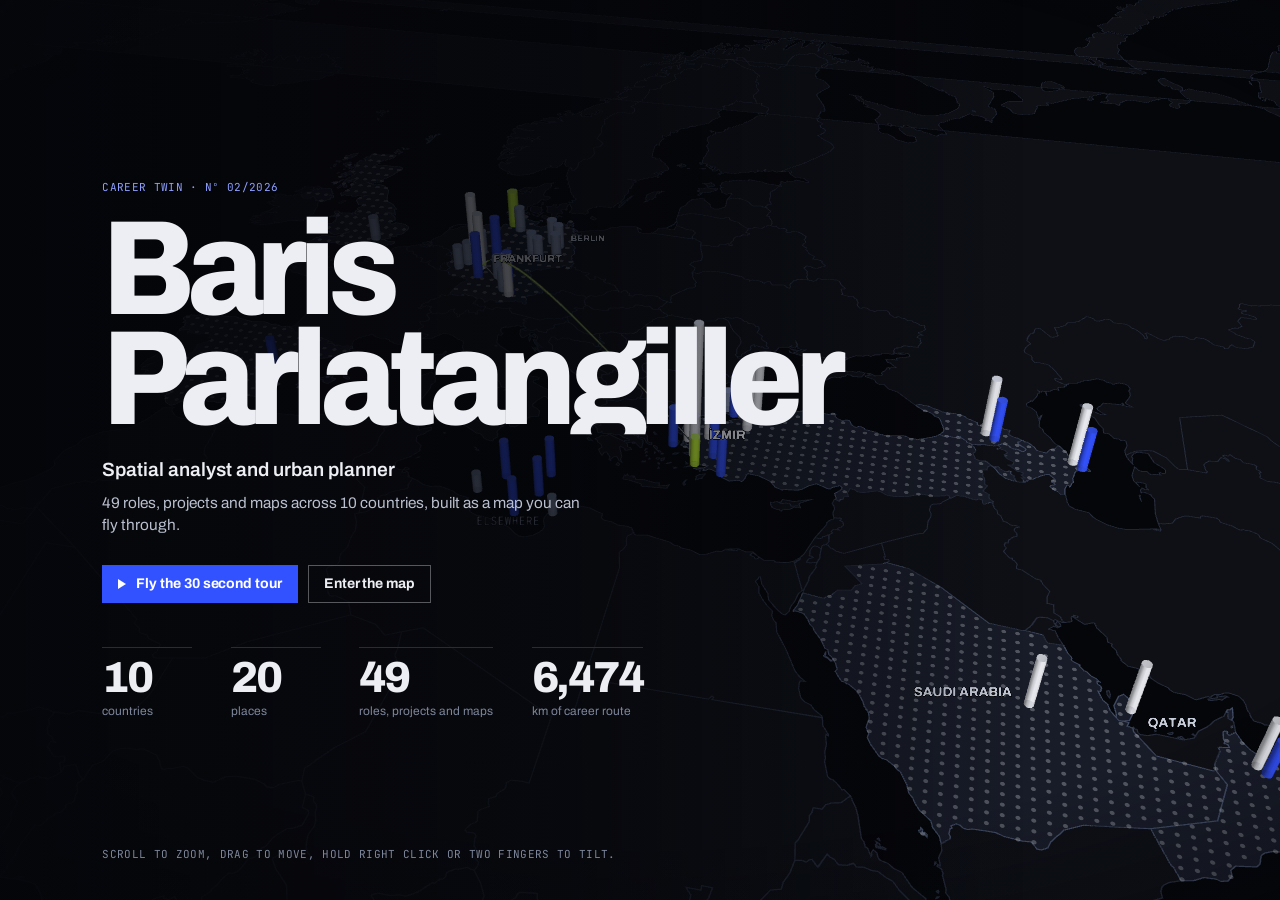
==== v2/index.html @ b44cb376 "v2 Career Twin: 3D map of the whole career, semantic zoom to a 1 m Frankfurt heat model, lenses, tou" ====
<!DOCTYPE html>
<html lang="en">
<head>
  <meta charset="utf-8">
  <meta name="viewport" content="width=device-width, initial-scale=1, viewport-fit=cover">
  <title>Baris Parlatangiller · Career Twin</title>
  <meta name="description" content="Spatial analyst and urban planner. A 3D map of every role, project and map across ten countries, down to a one metre heat model of Frankfurt.">
  <meta property="og:title" content="Baris Parlatangiller · Career Twin">
  <meta property="og:description" content="Fly through ten countries of work, down to a 1 m heat model of Frankfurt's Altstadt.">
  <meta property="og:image" content="https://barisparlatangiller.github.io/Baris-Parlatangiller-CV-Portfolio/v2/og.jpg">
  <meta name="twitter:card" content="summary_large_image">
  <meta name="theme-color" content="#05060A">
  <link rel="icon" href="../assets/favicon.svg" type="image/svg+xml">
  <link rel="preload" href="../assets/fonts/archivo-latin-wdth-normal.woff2" as="font" type="font/woff2" crossorigin>
  <link rel="stylesheet" href="../assets/css/fonts.css">
  <link rel="stylesheet" href="css/v2.css">
</head>
<body>
  <div id="map" aria-label="3D map of the work"></div>
  <div class="vignette" aria-hidden="true"></div>

  <!-- intro -->
  <section class="intro" id="intro">
    <p class="mono k">Career Twin · Nº 02/2026</p>
    <h1><span>Baris</span><span>Parlatangiller</span></h1>
    <p class="intro-role" data-i18n="v2.role"></p>
    <p class="intro-text" id="introText"></p>
    <div class="intro-ctas">
      <button class="b b-klein" id="introTour"><i class="play"></i><span data-i18n="v2.tour"></span></button>
      <button class="b b-line" id="introEnter" data-i18n="v2.enter"></button>
    </div>
    <dl class="intro-stats" id="introStats"></dl>
    <p class="mono intro-hint" data-i18n="v2.hint"></p>
  </section>

  <!-- HUD -->
  <header class="hud-top">
    <a class="mark" href="./"><b>BP</b><span><span class="mark-name">Baris Parlatangiller</span><span class="mark-role" data-i18n="v2.role"></span></span></a>
    <nav class="crumbs mono" id="crumbs" aria-label="Location"></nav>
    <div class="top-right">
      <button class="kbd" id="cmdOpen" aria-label="Search"><span data-i18n="v2.search"></span><kbd>⌘K</kbd></button>
      <div class="seg" role="group" aria-label="Language"><button data-lang="en">EN</button><button data-lang="de">DE</button><button data-lang="tr">TR</button></div>
      <a class="toplink" href="../cv.html" data-keep-lang data-i18n="v2.cv"></a>
      <a class="toplink dim" href="../" data-keep-lang data-i18n="v2.classic"></a>
    </div>
  </header>

  <aside class="hud-left">
    <p class="mono lbl" data-i18n="v2.lens"></p>
    <div class="lenses" id="lenses">
      <button data-lens="map" aria-pressed="true"><kbd>1</kbd><span data-i18n="v2.lens.map"></span></button>
      <button data-lens="time"><kbd>2</kbd><span data-i18n="v2.lens.time"></span></button>
      <button data-lens="skill"><kbd>3</kbd><span data-i18n="v2.lens.skill"></span></button>
    </div>
    <p class="mono lbl" data-i18n="v2.scale"></p>
    <ol class="ladder" id="ladder">
      <li><button data-level="world"><i></i><span data-i18n="v2.l.world"></span></button></li>
      <li><button data-level="region"><i></i><span data-i18n="v2.l.region"></span></button></li>
      <li><button data-level="city"><i></i><span data-i18n="v2.l.city"></span></button></li>
      <li><button data-level="square"><i></i><span data-i18n="v2.l.square"></span></button></li>
    </ol>
  </aside>

  <footer class="hud-bottom">
    <div class="legend" id="legend"></div>
    <button class="b b-klein tourbtn" id="tourBtn"><i class="play"></i><span data-i18n="v2.tour"></span></button>
    <div class="readout mono"><span id="coords">50.1109° N · 8.6821° E</span><span id="ratio">1 : 25 000 000</span></div>
  </footer>

  <!-- heat level controls -->
  <div class="heat-hud" id="heatHud" hidden>
    <p class="mono" data-i18n="v2.heat.day"></p>
    <h3 data-i18n="v2.heat.title"></h3>
    <div class="hour"><span class="mono" data-i18n="v2.heat.hour"></span><input type="range" id="hour" min="8" max="19" value="15" step="1"><output id="hourOut">15:00</output></div>
    <div class="ramp"><i></i><span class="mono"><b id="rampLo">10</b><span data-i18n="v2.heat.legend"></span><b id="rampHi">75</b></span></div>
    <p class="note" data-i18n="v2.heat.note"></p>
  </div>
  <div class="loader mono" id="loader" hidden><i></i><span data-i18n="v2.heat.loading"></span></div>

  <!-- detail panel -->
  <aside class="panel" id="panel" aria-live="polite"><button class="x" id="panelX" aria-label="Close">×</button><div id="panelBody"></div></aside>

  <!-- hover chip -->
  <div class="chip" id="chip" role="status"></div>

  <!-- tour caption -->
  <div class="tourcap" id="tourCap" hidden>
    <div class="tourbar"><i id="tourBar"></i></div>
    <p class="mono" id="tourStep"></p>
    <p class="tourtext" id="tourText"></p>
    <div class="tourctl"><button class="b b-paper" id="tourNext" data-i18n="v2.tour.next"></button><button class="b b-line" id="tourSkip" data-i18n="v2.tour.skip"></button></div>
  </div>
  <div class="endcard" id="endCard" hidden>
    <h2 data-i18n="v2.end.title"></h2>
    <p data-i18n="v2.end.text"></p>
    <div class="intro-ctas">
      <a class="b b-klein" id="endCv" href="../cv.html" data-keep-lang data-i18n="v2.cv"></a>
      <a class="b b-line" id="endPdf" download>PDF</a>
      <button class="b b-line" id="endExplore" data-i18n="v2.end.explore"></button>
    </div>
  </div>

  <!-- command palette -->
  <div class="cmdk" id="cmdk" hidden>
    <div class="cmdk-box" role="dialog" aria-label="Search">
      <input id="cmdInput" data-i18n-ph="v2.search" autocomplete="off" spellcheck="false">
      <ul id="cmdList" role="listbox"></ul>
    </div>
  </div>

  <!-- board viewer (shared with the classic version) -->
  <dialog class="viewer" id="viewer" aria-label="Project board">
    <div class="vw-stage" id="vwStage"><img id="vwImg" alt="" draggable="false"><p class="vw-cap" id="vwCap" aria-live="polite"></p></div>
    <aside class="vw-side">
      <p class="mono" id="vwMeta"></p>
      <h3 id="vwTitle"></h3>
      <p id="vwText"></p>
      <div class="vw-tour"><p class="mono" data-i18n="vw.tour"></p><ol id="vwStops"></ol><button class="b b-paper" id="vwStep"></button></div>
      <div class="vw-ctl">
        <button class="b b-klein" id="vwPrev" aria-label="Previous">←</button>
        <button class="b b-klein" id="vwNext" aria-label="Next">→</button>
        <button class="b b-line" id="vwFit" data-i18n="vw.fit"></button>
        <button class="b b-line" id="vwClose" data-i18n="vw.close"></button>
      </div>
      <p class="mono vw-hint" data-i18n="vw.hint"></p>
      <div class="vw-scale mono"><i></i><span id="vwZoom">100%</span></div>
    </aside>
  </dialog>

  <div class="nogl" id="nogl" hidden><p data-i18n="v2.nogl"></p><a class="b b-klein" href="../" data-keep-lang data-i18n="v2.classic"></a></div>

  <script>window.ASSET_BASE = "../";</script>
  <script src="../data/ui.js"></script>
  <script src="js/strings.js"></script>
  <script src="../data/content.js"></script>
  <script src="../data/tours.js"></script>
  <script src="../data/places.js"></script>
  <script src="../assets/js/i18n.js"></script>
  <script src="../assets/js/sun.js"></script>
  <script src="js/vendor/deck.min.js"></script>
  <script src="../assets/js/viewer.js"></script>
  <script src="js/app.js"></script>
</body>
</html>
---- assets/css/fonts.css ----
/* Self-hosted fonts (SIL Open Font License, see assets/fonts). No requests to third parties. */
@font-face { font-family: "Archivo"; font-style: normal; font-display: swap; font-weight: 100 900; font-stretch: 62% 125%;
  src: url(../fonts/archivo-latin-wdth-normal.woff2) format("woff2-variations"), url(../fonts/archivo-latin-wdth-normal.woff2) format("woff2");
  unicode-range: U+0000-00FF,U+0131,U+0152-0153,U+02BB-02BC,U+02C6,U+02DA,U+02DC,U+0304,U+0308,U+0329,U+2000-206F,U+20AC,U+2122,U+2191,U+2193,U+2212,U+2215,U+FEFF,U+FFFD; }
@font-face { font-family: "Archivo"; font-style: normal; font-display: swap; font-weight: 100 900; font-stretch: 62% 125%;
  src: url(../fonts/archivo-latin-ext-wdth-normal.woff2) format("woff2-variations"), url(../fonts/archivo-latin-ext-wdth-normal.woff2) format("woff2");
  unicode-range: U+0100-02BA,U+02BD-02C5,U+02C7-02CC,U+02CE-02D7,U+02DD-02FF,U+0304,U+0308,U+0329,U+1D00-1DBF,U+1E00-1E9F,U+1EF2-1EFF,U+2020,U+20A0-20AB,U+20AD-20C0,U+2113,U+2C60-2C7F,U+A720-A7FF; }
@font-face { font-family: "JetBrains Mono"; font-style: normal; font-display: swap; font-weight: 400; src: url(../fonts/jetbrains-mono-latin-400-normal.woff2) format("woff2"); unicode-range: U+0000-00FF,U+0131,U+0152-0153,U+02BB-02BC,U+02C6,U+02DA,U+02DC,U+2000-206F,U+20AC,U+2122,U+2191,U+2193,U+2212,U+2215,U+FEFF,U+FFFD; }
@font-face { font-family: "JetBrains Mono"; font-style: normal; font-display: swap; font-weight: 400; src: url(../fonts/jetbrains-mono-latin-ext-400-normal.woff2) format("woff2"); unicode-range: U+0100-02BA,U+02BD-02C5,U+02C7-02CC,U+02CE-02D7,U+02DD-02FF,U+1E00-1E9F,U+20A0-20C0,U+2C60-2C7F,U+A720-A7FF; }
@font-face { font-family: "JetBrains Mono"; font-style: normal; font-display: swap; font-weight: 500; src: url(../fonts/jetbrains-mono-latin-500-normal.woff2) format("woff2"); unicode-range: U+0000-00FF,U+0131,U+0152-0153,U+02BB-02BC,U+02C6,U+02DA,U+02DC,U+2000-206F,U+20AC,U+2122,U+2191,U+2193,U+2212,U+2215,U+FEFF,U+FFFD; }
@font-face { font-family: "JetBrains Mono"; font-style: normal; font-display: swap; font-weight: 500; src: url(../fonts/jetbrains-mono-latin-ext-500-normal.woff2) format("woff2"); unicode-range: U+0100-02BA,U+02BD-02C5,U+02C7-02CC,U+02CE-02D7,U+02DD-02FF,U+1E00-1E9F,U+20A0-20C0,U+2C60-2C7F,U+A720-A7FF; }
---- v2/css/v2.css ----
/* ==========================================================================
   Career Twin — v2. A precise night instrument, not a neon toy.
   Void black, cold ground, one light (Klein), one signal (lime) for "you are here".
   Heat colours appear only on heat data.
   ========================================================================== */
:root {
  --void: #05060A;
  --ground: #0E1016;
  --ground-2: #171B26;
  --edge: #262C3B;
  --text: #ECEEF4;
  --mute: #7E869B;
  --klein: #3352FF;
  --klein-hi: #8FA0FF;
  --lime: #CCFF33;
  --steel: #8A97B5;
  --glass: rgba(10,12,18,.72);
  --sans: "Archivo", "Helvetica Neue", Helvetica, Arial, sans-serif;
  --mono: "JetBrains Mono", ui-monospace, Menlo, monospace;
  --pad: clamp(14px, 2.2vw, 28px);
  --ease: cubic-bezier(.2,.8,.1,1);
}
* { box-sizing: border-box; }
[hidden] { display: none !important; }
html, body { margin: 0; height: 100%; overflow: hidden; background: var(--void); color: var(--text); font: 400 15px/1.45 var(--sans); -webkit-font-smoothing: antialiased; }
a { color: inherit; }
button { font: inherit; color: inherit; background: none; border: 0; padding: 0; cursor: pointer; }
:focus-visible { outline: 2px solid var(--lime); outline-offset: 2px; }
::selection { background: var(--klein); color: #fff; }
.mono { font-family: var(--mono); font-size: 11px; letter-spacing: .03em; text-transform: uppercase; }
kbd { font: 500 10px/1 var(--mono); padding: 3px 5px; border: 1px solid var(--edge); border-radius: 3px; color: var(--mute); }

#map { position: fixed; inset: 0; }
.vignette { position: fixed; inset: 0; pointer-events: none; background: radial-gradient(120% 90% at 50% 45%, transparent 55%, rgba(5,6,10,.85) 100%); z-index: 1; }

/* ---------- buttons ---------- */
.b { display: inline-flex; align-items: center; gap: 10px; padding: 12px 16px; font: 700 14px/1 var(--sans); text-decoration: none; letter-spacing: -.005em; transition: background .2s, color .2s, box-shadow .2s, transform .25s var(--ease); white-space: nowrap; }
.b:hover { transform: translateY(-1px); }
.b-klein { background: var(--klein); color: #fff; }
.b-klein:hover { background: #4762FF; }
.b-line { box-shadow: inset 0 0 0 1px rgba(236,238,244,.35); }
.b-line:hover { box-shadow: inset 0 0 0 1px var(--text); }
.b-paper { background: var(--text); color: var(--void); }
.play { width: 0; height: 0; border-left: 8px solid currentColor; border-top: 5px solid transparent; border-bottom: 5px solid transparent; }

/* ---------- intro ---------- */
.intro { position: fixed; inset: 0; z-index: 30; display: flex; flex-direction: column; justify-content: center; padding: 0 var(--pad); padding-left: clamp(20px, 8vw, 140px); background: linear-gradient(90deg, rgba(5,6,10,.92) 0%, rgba(5,6,10,.7) 45%, rgba(5,6,10,0) 80%); transition: opacity 1s var(--ease), transform 1.2s var(--ease); }
.intro.gone { opacity: 0; transform: translateX(-40px); pointer-events: none; }
.intro .k { color: var(--klein-hi); margin: 0 0 18px; }
.intro h1 { margin: 0; font-weight: 800; font-size: clamp(54px, 10.5vw, 190px); line-height: .82; letter-spacing: -.06em; font-stretch: 92%; }
.intro h1 span { display: block; animation: rise 1.2s var(--ease) both; }
.intro h1 span:nth-child(2) { animation-delay: .12s; }
@keyframes rise { from { opacity: 0; transform: translateY(40px); clip-path: inset(0 0 100% 0); } to { opacity: 1; transform: none; clip-path: inset(0); } }
.intro-role { margin: 22px 0 0; font-weight: 600; font-size: clamp(16px, 1.5vw, 20px); }
.intro-text { margin: 8px 0 0; max-width: 32em; color: #B9BFCE; font-size: clamp(15px, 1.2vw, 17px); }
.intro-ctas { display: flex; flex-wrap: wrap; gap: 10px; margin-top: 28px; }
.intro-stats { display: flex; gap: clamp(18px, 3vw, 48px); margin: 44px 0 0; }
.intro-stats div { border-top: 1px solid var(--edge); padding-top: 10px; min-width: 90px; }
.intro-stats dt { font-weight: 800; font-size: clamp(30px, 3.4vw, 54px); line-height: .9; letter-spacing: -.05em; font-variant-numeric: tabular-nums; }
.intro-stats dd { margin: 6px 0 0; color: var(--mute); font-size: 12px; }
.intro-hint { position: absolute; bottom: 26px; left: clamp(20px, 8vw, 140px); color: var(--mute); }

/* ---------- HUD ---------- */
.hud-top, .hud-left, .hud-bottom { position: fixed; z-index: 10; transition: opacity .6s var(--ease); }
body.intro-on .hud-top, body.intro-on .hud-left, body.intro-on .hud-bottom { opacity: 0; pointer-events: none; }
body.touring .hud-left, body.touring .hud-bottom .legend, body.touring .tourbtn { opacity: 0; pointer-events: none; }
.hud-top { top: 0; left: 0; right: 0; display: flex; align-items: center; gap: 18px; padding: 14px var(--pad); background: linear-gradient(180deg, rgba(5,6,10,.8), rgba(5,6,10,0)); }
.mark { display: flex; align-items: center; gap: 12px; text-decoration: none; }
.mark b { font-weight: 800; font-size: 18px; letter-spacing: -.05em; background: var(--klein); padding: 5px 6px 4px; line-height: 1; }
.mark > span { display: flex; flex-direction: column; line-height: 1.15; }
.mark-name { font-weight: 800; font-size: 14px; letter-spacing: -.02em; }
.mark-role { font-size: 11.5px; color: var(--mute); }
.crumbs { display: flex; gap: 8px; align-items: center; color: var(--mute); margin-left: 12px; flex: 1; min-width: 0; overflow: hidden; white-space: nowrap; }
.crumbs span { transition: color .3s; }
.crumbs span:last-child { color: var(--lime); }
.crumbs i { opacity: .5; font-style: normal; }
.top-right { display: flex; align-items: center; gap: 14px; }
.kbd { display: flex; align-items: center; gap: 10px; padding: 7px 8px 7px 12px; box-shadow: inset 0 0 0 1px var(--edge); background: var(--glass); backdrop-filter: blur(8px); color: var(--mute); font-size: 12.5px; }
.kbd:hover { color: var(--text); box-shadow: inset 0 0 0 1px var(--mute); }
.seg { display: flex; gap: 2px; }
.seg button { font: 500 11px/1 var(--mono); padding: 7px 7px; color: var(--mute); }
.seg button[aria-pressed="true"] { color: var(--text); box-shadow: inset 0 -2px 0 var(--lime); }
.toplink { font-weight: 700; font-size: 13.5px; text-decoration: none; padding: 6px 0; border-bottom: 1px solid var(--text); }
.toplink.dim { color: var(--mute); border-color: var(--edge); font-weight: 500; }

.hud-left { left: var(--pad); top: 50%; transform: translateY(-50%); display: flex; flex-direction: column; gap: 6px; }
.hud-left .lbl { color: var(--mute); margin: 14px 0 4px; }
.lenses { display: flex; flex-direction: column; gap: 3px; }
.lenses button { display: flex; align-items: center; gap: 10px; padding: 9px 12px 9px 9px; background: var(--glass); backdrop-filter: blur(8px); box-shadow: inset 0 0 0 1px var(--edge); font-weight: 700; font-size: 14px; min-width: 150px; transition: box-shadow .2s, background .2s; }
.lenses button[aria-pressed="true"] { box-shadow: inset 2px 0 0 var(--lime), inset 0 0 0 1px var(--edge); background: rgba(51,82,255,.22); }
.ladder { list-style: none; margin: 0; padding: 0 0 0 8px; border-left: 1px solid var(--edge); display: flex; flex-direction: column; gap: 2px; }
.ladder button { display: flex; align-items: center; gap: 10px; padding: 6px 4px; font-size: 13px; color: var(--mute); transition: color .2s; }
.ladder button i { width: 7px; height: 7px; box-shadow: inset 0 0 0 1px currentColor; margin-left: -12px; background: var(--void); }
.ladder button.on { color: var(--text); }
.ladder button.on i { background: var(--lime); box-shadow: none; }
.ladder button:hover { color: var(--text); }

.hud-bottom { left: 0; right: 0; bottom: 0; display: flex; align-items: flex-end; justify-content: space-between; gap: 16px; padding: 14px var(--pad); background: linear-gradient(0deg, rgba(5,6,10,.85), rgba(5,6,10,0)); }
.legend { display: flex; flex-wrap: wrap; gap: 4px; max-width: 46%; }
.legend button { display: inline-flex; align-items: center; gap: 8px; padding: 7px 10px; font: 500 11px/1 var(--mono); text-transform: uppercase; background: var(--glass); box-shadow: inset 0 0 0 1px var(--edge); transition: opacity .2s; }
.legend button i { width: 9px; height: 9px; }
.legend button.off { opacity: .35; }
.tourbtn { position: absolute; left: 50%; bottom: 16px; transform: translateX(-50%); box-shadow: 0 10px 40px rgba(51,82,255,.45); }
.tourbtn:hover { transform: translateX(-50%) translateY(-1px); }
.readout { display: flex; flex-direction: column; align-items: flex-end; gap: 4px; color: var(--mute); font-variant-numeric: tabular-nums; }
.readout #ratio { color: var(--text); }

/* ---------- hover chip ---------- */
.chip { position: fixed; z-index: 20; left: 0; top: 0; pointer-events: none; max-width: 300px; padding: 9px 11px; background: var(--text); color: var(--void); font-size: 13px; line-height: 1.3; opacity: 0; transition: opacity .15s; box-shadow: 0 10px 30px rgba(0,0,0,.5); }
.chip.on { opacity: 1; }
.chip b { display: block; font-weight: 800; font-size: 14.5px; letter-spacing: -.02em; }
.chip .mono { color: var(--klein); font-size: 10px; }

/* ---------- panel ---------- */
.panel { position: fixed; z-index: 15; right: var(--pad); top: 76px; bottom: 76px; width: min(380px, calc(100vw - 2 * var(--pad))); background: var(--glass); backdrop-filter: blur(14px); -webkit-backdrop-filter: blur(14px); box-shadow: inset 0 0 0 1px var(--edge); padding: 22px 22px 18px; overflow-y: auto; transform: translateX(calc(100% + 40px)); transition: transform .6s var(--ease); scrollbar-width: thin; }
.panel.on { transform: none; }
.panel .x { position: absolute; right: 12px; top: 10px; font-size: 22px; color: var(--mute); }
.panel .x:hover { color: var(--text); }
.panel .kind { display: inline-flex; gap: 8px; align-items: center; color: var(--klein-hi); }
.panel .kind i { width: 9px; height: 9px; }
.panel h2 { margin: 12px 0 6px; font-weight: 800; font-size: 30px; line-height: .95; letter-spacing: -.045em; }
.panel .where { color: var(--mute); margin: 0 0 16px; }
.panel p { color: #C9CEDB; }
.panel ul { list-style: none; padding: 0; margin: 12px 0 0; }
.panel li { border-top: 1px solid var(--edge); }
.panel li button { width: 100%; text-align: left; display: grid; grid-template-columns: 12px 1fr auto; gap: 10px; align-items: baseline; padding: 10px 0; font-size: 14px; }
.panel li button i { width: 9px; height: 9px; }
.panel li button em { font: 500 10px var(--mono); font-style: normal; color: var(--mute); }
.panel li button:hover { color: var(--lime); }
.panel .acts { display: flex; flex-wrap: wrap; gap: 8px; margin-top: 18px; }
.panel .thumb { display: block; width: 100%; aspect-ratio: 16/10; object-fit: cover; margin: 6px 0 14px; filter: saturate(.9); cursor: zoom-in; }
.panel dl { margin: 14px 0 0; }
.panel dl div { display: flex; justify-content: space-between; gap: 10px; padding: 9px 0; border-top: 1px solid var(--edge); }
.panel dt { color: var(--mute); font-size: 13px; }
.panel dd { margin: 0; font-weight: 800; font-size: 18px; letter-spacing: -.02em; font-variant-numeric: tabular-nums; }
.panel .bul { padding-left: 0; }
.panel .bul li { padding: 8px 0; font-size: 14px; color: #C9CEDB; }

/* kind colours (keep in sync with app.js) */
.k-work i, i.k-work { background: #ECEEF4; }
.k-folio i, i.k-folio { background: #3352FF; }
.k-map i, i.k-map { background: #8A97B5; }
.k-award i, i.k-award { background: #CCFF33; }

/* ---------- heat level ---------- */
.heat-hud { position: fixed; z-index: 12; left: 50%; bottom: 74px; transform: translateX(-50%); width: min(560px, calc(100vw - 2 * var(--pad))); padding: 16px 18px 14px; background: var(--glass); backdrop-filter: blur(14px); box-shadow: inset 0 0 0 1px var(--edge); animation: up .6s var(--ease); }
@keyframes up { from { opacity: 0; transform: translate(-50%, 20px); } to { opacity: 1; transform: translate(-50%, 0); } }
.heat-hud .mono { color: var(--mute); margin: 0; }
.heat-hud h3 { margin: 6px 0 12px; font-weight: 800; font-size: 22px; letter-spacing: -.035em; line-height: 1; }
.hour { display: grid; grid-template-columns: auto 1fr 56px; gap: 12px; align-items: center; }
.hour output { font-weight: 800; font-size: 20px; letter-spacing: -.03em; text-align: right; font-variant-numeric: tabular-nums; }
input[type=range] { -webkit-appearance: none; appearance: none; height: 2px; background: var(--edge); }
input[type=range]::-webkit-slider-thumb { -webkit-appearance: none; width: 16px; height: 16px; background: var(--lime); cursor: pointer; }
input[type=range]::-moz-range-thumb { width: 16px; height: 16px; background: var(--lime); border: 0; cursor: pointer; }
.ramp { margin-top: 12px; }
.ramp > i { display: block; height: 8px; background: linear-gradient(90deg, #0B1A4A, #1F3BFF, #2EC5FF, #CCFF33, #FFD23A, #FF6A2A, #E8174A); }
.ramp > span { display: flex; justify-content: space-between; margin-top: 6px; color: var(--mute); }
.ramp b { color: var(--text); font-weight: 500; }
.heat-hud .note { margin: 10px 0 0; font-size: 12px; color: var(--mute); }
.loader { position: fixed; z-index: 25; left: 50%; top: 50%; transform: translate(-50%, -50%); display: flex; gap: 12px; align-items: center; padding: 12px 16px; background: var(--glass); box-shadow: inset 0 0 0 1px var(--edge); }
.loader i { width: 12px; height: 12px; background: var(--lime); animation: blink 1s steps(2) infinite; }
@keyframes blink { 50% { opacity: .2; } }

/* ---------- tour ---------- */
.tourcap { position: fixed; z-index: 22; left: 50%; bottom: 28px; transform: translateX(-50%); width: min(640px, calc(100vw - 2 * var(--pad))); padding: 18px 20px 16px; background: var(--text); color: var(--void); box-shadow: 0 20px 60px rgba(0,0,0,.6); }
.tourbar { height: 3px; background: rgba(5,6,10,.12); margin: -18px -20px 14px; }
.tourbar i { display: block; height: 100%; background: var(--klein); width: 0; }
.tourcap .mono { color: var(--klein); margin: 0; }
.tourtext { margin: 6px 0 14px; font-weight: 700; font-size: clamp(17px, 1.6vw, 22px); line-height: 1.25; letter-spacing: -.02em; }
.tourctl { display: flex; gap: 8px; }
.tourctl .b-line { box-shadow: inset 0 0 0 1px rgba(5,6,10,.35); color: var(--void); }
.tourctl .b-paper { background: var(--void); color: var(--text); }
.endcard { position: fixed; z-index: 30; inset: 0; display: flex; flex-direction: column; justify-content: center; padding-left: clamp(20px, 8vw, 140px); padding-right: var(--pad); background: linear-gradient(90deg, rgba(5,6,10,.94), rgba(5,6,10,.55)); animation: fade .8s var(--ease); }
@keyframes fade { from { opacity: 0; } to { opacity: 1; } }
.endcard h2 { margin: 0; font-weight: 800; font-size: clamp(44px, 7vw, 120px); line-height: .88; letter-spacing: -.055em; max-width: 9em; }
.endcard p { max-width: 30em; color: #B9BFCE; font-size: 18px; margin: 20px 0 0; }

/* ---------- command palette ---------- */
.cmdk { position: fixed; z-index: 40; inset: 0; background: rgba(5,6,10,.6); backdrop-filter: blur(4px); display: flex; justify-content: center; align-items: flex-start; padding-top: 14vh; }
.cmdk-box { width: min(620px, calc(100vw - 32px)); background: #0B0D13; box-shadow: inset 0 0 0 1px var(--edge), 0 30px 80px rgba(0,0,0,.6); }
.cmdk input { width: 100%; padding: 18px 20px; font: 600 18px var(--sans); color: var(--text); background: transparent; border: 0; border-bottom: 1px solid var(--edge); outline: none; }
.cmdk ul { list-style: none; margin: 0; padding: 6px; max-height: 52vh; overflow-y: auto; }
.cmdk li button { width: 100%; display: grid; grid-template-columns: 12px 1fr auto; gap: 12px; align-items: baseline; padding: 10px 12px; text-align: left; font-size: 15px; }
.cmdk li button i { width: 9px; height: 9px; }
.cmdk li button em { font: 500 10.5px var(--mono); font-style: normal; color: var(--mute); text-transform: uppercase; }
.cmdk li button[aria-selected="true"] { background: rgba(51,82,255,.25); box-shadow: inset 2px 0 0 var(--lime); }
.cmdk .none { padding: 16px; color: var(--mute); }

/* ---------- board viewer (shared logic with v1) ---------- */
.viewer { width: 100vw; height: 100dvh; max-width: none; max-height: none; margin: 0; padding: 0; border: 0; background: var(--void); color: var(--text); display: none; grid-template-columns: 1fr 360px; }
.viewer[open] { display: grid; animation: fade .4s var(--ease); }
.viewer::backdrop { background: rgba(5,6,10,.85); }
.vw-stage { position: relative; overflow: hidden; cursor: grab; touch-action: none; background: #0A0B10; }
.vw-stage.drag { cursor: grabbing; }
.vw-stage img { position: absolute; left: 0; top: 0; transform-origin: 0 0; max-width: none; user-select: none; }
.vw-stage img.fly { transition: transform 1.1s cubic-bezier(.65,0,.2,1); }
.vw-cap { position: absolute; left: 24px; bottom: 24px; max-width: min(560px, calc(100% - 48px)); margin: 0; padding: 14px 16px; background: var(--text); color: var(--void); font-weight: 600; font-size: 17px; line-height: 1.35; opacity: 0; transform: translateY(10px); transition: opacity .4s var(--ease), transform .5s var(--ease); pointer-events: none; }
.vw-cap.on { opacity: 1; transform: none; }
.vw-cap b { color: var(--klein); margin-right: 8px; }
.vw-side { padding: 26px 24px; border-left: 1px solid var(--edge); display: flex; flex-direction: column; gap: 12px; overflow-y: auto; }
.vw-side h3 { margin: 0; font-weight: 800; font-size: 32px; line-height: .92; letter-spacing: -.045em; }
.vw-side p { margin: 0; color: #C9CEDB; }
.vw-side .mono { color: var(--klein-hi); }
.vw-tour { border-top: 1px solid var(--edge); padding-top: 12px; }
.vw-tour ol { list-style: none; margin: 10px 0 12px; padding: 0; display: grid; gap: 2px; }
.vw-tour li button { width: 100%; text-align: left; display: grid; grid-template-columns: 30px 1fr; gap: 8px; padding: 9px 8px; font-size: 13.5px; line-height: 1.35; opacity: .7; }
.vw-tour li button:hover { opacity: 1; }
.vw-tour li button[aria-current="true"] { opacity: 1; background: rgba(51,82,255,.25); box-shadow: inset 2px 0 0 var(--lime); }
.vw-tour li button span { font: 500 11px/1.6 var(--mono); }
.vw-ctl { display: flex; flex-wrap: wrap; gap: 6px; }
.vw-hint { margin-top: auto !important; color: var(--mute) !important; text-transform: none; font-size: 11.5px; }
.vw-scale { display: flex; gap: 10px; align-items: center; color: var(--mute); }
.vw-scale i { width: 60px; height: 6px; border: 2px solid var(--mute); border-top: 0; }

.nogl { position: fixed; inset: 0; z-index: 50; display: flex; flex-direction: column; gap: 16px; align-items: flex-start; justify-content: center; padding: 0 10vw; background: var(--void); font-size: 20px; }

/* ---------- small screens ---------- */
@media (max-width: 900px) {
  .crumbs, .kbd span, .toplink.dim, .mark-role { display: none; }
  .hud-left { top: auto; bottom: 74px; transform: none; flex-direction: row; align-items: flex-end; gap: 8px; }
  .hud-left .lbl, .ladder { display: none; }
  .lenses { flex-direction: row; }
  .lenses button { min-width: 0; padding: 8px 10px; font-size: 12.5px; }
  .lenses kbd { display: none; }
  .legend { display: none; }
  .tourbtn { position: static; transform: none; padding: 11px 14px; font-size: 13px; }
  .tourbtn:hover { transform: none; }
  .panel { top: auto; bottom: 0; right: 0; left: 0; width: 100%; max-height: 62vh; transform: translateY(105%); }
  .heat-hud { bottom: 130px; }
  .viewer { grid-template-columns: 1fr; grid-template-rows: 1fr auto; }
  .vw-side { border-left: 0; border-top: 1px solid var(--edge); max-height: 42dvh; }
  .vw-tour ol { display: none; }
  .intro { background: linear-gradient(0deg, rgba(5,6,10,.95) 30%, rgba(5,6,10,.5)); justify-content: flex-end; padding-bottom: 80px; }
  .intro-stats div { min-width: 0; }
}
@media (prefers-reduced-motion: reduce) { *, *::before, *::after { animation: none !important; transition: none !important; } }
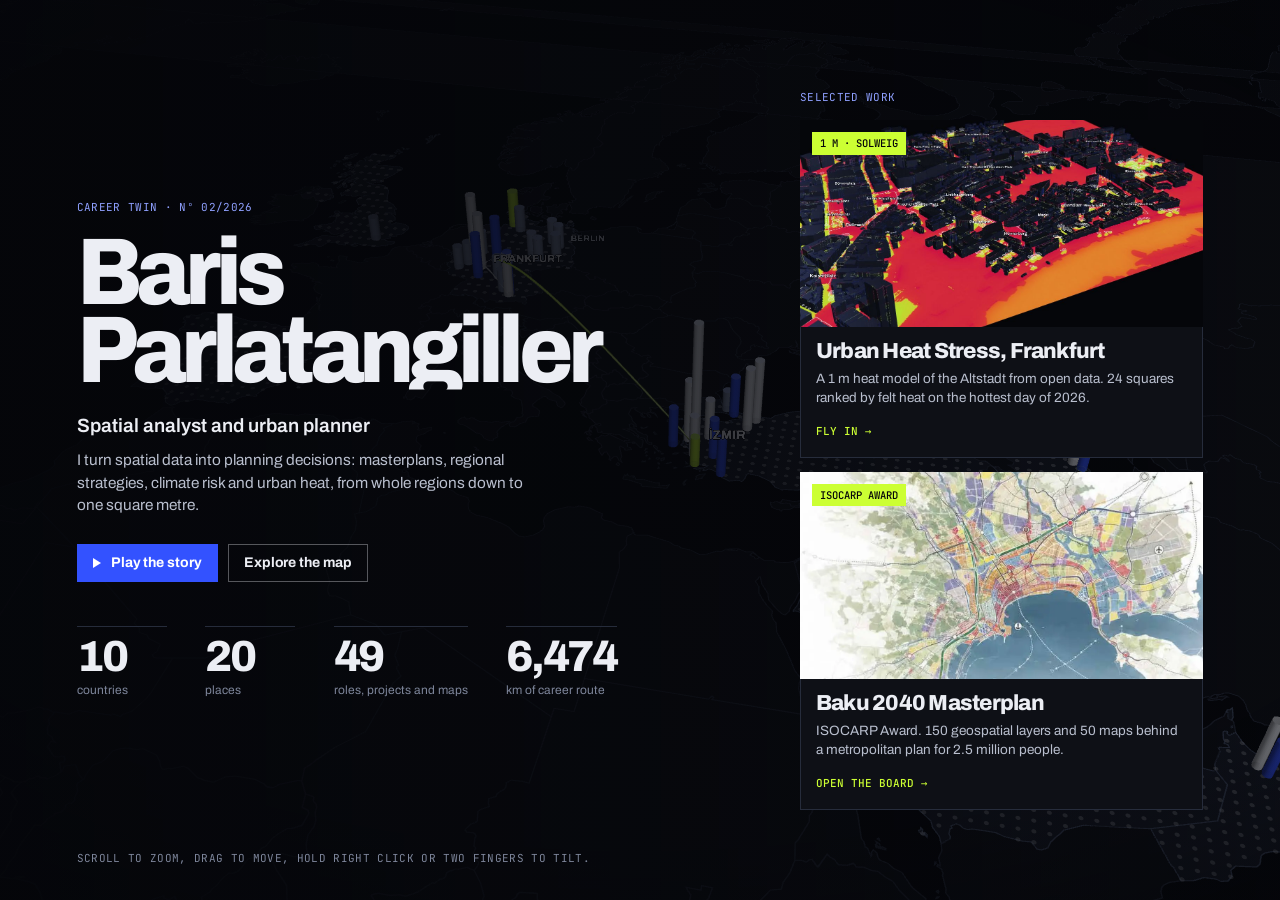
==== commit 76b05432: "v2.1: career as eight chapters on the map, progressive route and arcs, featured work, image previews" ====
--- a/v2/index.html
+++ b/v2/index.html
@@ -21,15 +21,21 @@
 
   <!-- intro -->
   <section class="intro" id="intro">
-    <p class="mono k">Career Twin · Nº 02/2026</p>
-    <h1><span>Baris</span><span>Parlatangiller</span></h1>
-    <p class="intro-role" data-i18n="v2.role"></p>
-    <p class="intro-text" id="introText"></p>
-    <div class="intro-ctas">
-      <button class="b b-klein" id="introTour"><i class="play"></i><span data-i18n="v2.tour"></span></button>
-      <button class="b b-line" id="introEnter" data-i18n="v2.enter"></button>
+    <div class="intro-l">
+      <p class="mono k">Career Twin · Nº 02/2026</p>
+      <h1><span>Baris</span><span>Parlatangiller</span></h1>
+      <p class="intro-role" data-i18n="v2.role"></p>
+      <p class="intro-text" data-i18n="v2.lede"></p>
+      <div class="intro-ctas">
+        <button class="b b-klein" id="introStory"><i class="play"></i><span data-i18n="v2.story"></span></button>
+        <button class="b b-line" id="introEnter" data-i18n="v2.explore"></button>
+      </div>
+      <dl class="intro-stats" id="introStats"></dl>
     </div>
-    <dl class="intro-stats" id="introStats"></dl>
+    <div class="intro-r">
+      <p class="mono k" data-i18n="v2.feat"></p>
+      <div class="feats" id="introFeats"></div>
+    </div>
     <p class="mono intro-hint" data-i18n="v2.hint"></p>
   </section>
 
@@ -48,8 +54,8 @@
   <aside class="hud-left">
     <p class="mono lbl" data-i18n="v2.lens"></p>
     <div class="lenses" id="lenses">
-      <button data-lens="map" aria-pressed="true"><kbd>1</kbd><span data-i18n="v2.lens.map"></span></button>
-      <button data-lens="time"><kbd>2</kbd><span data-i18n="v2.lens.time"></span></button>
+      <button data-lens="story"><kbd>1</kbd><span data-i18n="v2.lens.story"></span></button>
+      <button data-lens="map" aria-pressed="true"><kbd>2</kbd><span data-i18n="v2.lens.map"></span></button>
       <button data-lens="skill"><kbd>3</kbd><span data-i18n="v2.lens.skill"></span></button>
     </div>
     <p class="mono lbl" data-i18n="v2.scale"></p>
@@ -61,9 +67,15 @@
     </ol>
   </aside>
 
+  <!-- featured dock -->
+  <aside class="dock" id="dock"><p class="mono" data-i18n="v2.feat"></p><div id="dockFeats"></div></aside>
+
+  <!-- chapter card -->
+  <article class="chap" id="chap" hidden></article>
+
   <footer class="hud-bottom">
-    <div class="legend" id="legend"></div>
-    <button class="b b-klein tourbtn" id="tourBtn"><i class="play"></i><span data-i18n="v2.tour"></span></button>
+    <button class="playbtn" id="playBtn" aria-label="Play"><i class="play"></i></button>
+    <div class="timeline" id="timeline"></div>
     <div class="readout mono"><span id="coords">50.1109° N · 8.6821° E</span><span id="ratio">1 : 25 000 000</span></div>
   </footer>
 
@@ -83,13 +95,6 @@
   <!-- hover chip -->
   <div class="chip" id="chip" role="status"></div>
 
-  <!-- tour caption -->
-  <div class="tourcap" id="tourCap" hidden>
-    <div class="tourbar"><i id="tourBar"></i></div>
-    <p class="mono" id="tourStep"></p>
-    <p class="tourtext" id="tourText"></p>
-    <div class="tourctl"><button class="b b-paper" id="tourNext" data-i18n="v2.tour.next"></button><button class="b b-line" id="tourSkip" data-i18n="v2.tour.skip"></button></div>
-  </div>
   <div class="endcard" id="endCard" hidden>
     <h2 data-i18n="v2.end.title"></h2>
     <p data-i18n="v2.end.text"></p>
--- a/v2/css/v2.css
+++ b/v2/css/v2.css
@@ -44,21 +44,21 @@
 .play { width: 0; height: 0; border-left: 8px solid currentColor; border-top: 5px solid transparent; border-bottom: 5px solid transparent; }
 
 /* ---------- intro ---------- */
-.intro { position: fixed; inset: 0; z-index: 30; display: flex; flex-direction: column; justify-content: center; padding: 0 var(--pad); padding-left: clamp(20px, 8vw, 140px); background: linear-gradient(90deg, rgba(5,6,10,.92) 0%, rgba(5,6,10,.7) 45%, rgba(5,6,10,0) 80%); transition: opacity 1s var(--ease), transform 1.2s var(--ease); }
+.intro { position: fixed; inset: 0; z-index: 30; display: grid; grid-template-columns: minmax(0, 1.25fr) minmax(320px, .75fr); gap: clamp(24px, 4vw, 72px); align-items: center; padding: 70px clamp(20px, 6vw, 110px); background: linear-gradient(90deg, rgba(5,6,10,.94) 0%, rgba(5,6,10,.78) 55%, rgba(5,6,10,.55) 100%); transition: opacity 1s var(--ease), transform 1.2s var(--ease); }
 .intro.gone { opacity: 0; transform: translateX(-40px); pointer-events: none; }
 .intro .k { color: var(--klein-hi); margin: 0 0 18px; }
-.intro h1 { margin: 0; font-weight: 800; font-size: clamp(54px, 10.5vw, 190px); line-height: .82; letter-spacing: -.06em; font-stretch: 92%; }
+.intro h1 { margin: 0; font-weight: 800; font-size: clamp(54px, 7.4vw, 150px); line-height: .82; letter-spacing: -.06em; font-stretch: 92%; }
 .intro h1 span { display: block; animation: rise 1.2s var(--ease) both; }
 .intro h1 span:nth-child(2) { animation-delay: .12s; }
 @keyframes rise { from { opacity: 0; transform: translateY(40px); clip-path: inset(0 0 100% 0); } to { opacity: 1; transform: none; clip-path: inset(0); } }
 .intro-role { margin: 22px 0 0; font-weight: 600; font-size: clamp(16px, 1.5vw, 20px); }
-.intro-text { margin: 8px 0 0; max-width: 32em; color: #B9BFCE; font-size: clamp(15px, 1.2vw, 17px); }
+.intro-text { margin: 10px 0 0; max-width: 30em; line-height: 1.45; color: #B9BFCE; font-size: clamp(15px, 1.2vw, 17px); }
 .intro-ctas { display: flex; flex-wrap: wrap; gap: 10px; margin-top: 28px; }
 .intro-stats { display: flex; gap: clamp(18px, 3vw, 48px); margin: 44px 0 0; }
 .intro-stats div { border-top: 1px solid var(--edge); padding-top: 10px; min-width: 90px; }
 .intro-stats dt { font-weight: 800; font-size: clamp(30px, 3.4vw, 54px); line-height: .9; letter-spacing: -.05em; font-variant-numeric: tabular-nums; }
 .intro-stats dd { margin: 6px 0 0; color: var(--mute); font-size: 12px; }
-.intro-hint { position: absolute; bottom: 26px; left: clamp(20px, 8vw, 140px); color: var(--mute); }
+.intro-hint { position: absolute; bottom: 22px; left: clamp(20px, 6vw, 110px); color: var(--mute); }
 
 /* ---------- HUD ---------- */
 .hud-top, .hud-left, .hud-bottom { position: fixed; z-index: 10; transition: opacity .6s var(--ease); }
@@ -83,7 +83,8 @@
 .toplink { font-weight: 700; font-size: 13.5px; text-decoration: none; padding: 6px 0; border-bottom: 1px solid var(--text); }
 .toplink.dim { color: var(--mute); border-color: var(--edge); font-weight: 500; }
 
-.hud-left { left: var(--pad); top: 50%; transform: translateY(-50%); display: flex; flex-direction: column; gap: 6px; }
+.hud-left { left: var(--pad); top: 70px; display: flex; flex-direction: column; gap: 6px; }
+body.story .ladder, body.story .hud-left .lbl:nth-of-type(2) { display: none; }
 .hud-left .lbl { color: var(--mute); margin: 14px 0 4px; }
 .lenses { display: flex; flex-direction: column; gap: 3px; }
 .lenses button { display: flex; align-items: center; gap: 10px; padding: 9px 12px 9px 9px; background: var(--glass); backdrop-filter: blur(8px); box-shadow: inset 0 0 0 1px var(--edge); font-weight: 700; font-size: 14px; min-width: 150px; transition: box-shadow .2s, background .2s; }
@@ -143,8 +144,8 @@
 .k-award i, i.k-award { background: #CCFF33; }
 
 /* ---------- heat level ---------- */
-.heat-hud { position: fixed; z-index: 12; left: 50%; bottom: 74px; transform: translateX(-50%); width: min(560px, calc(100vw - 2 * var(--pad))); padding: 16px 18px 14px; background: var(--glass); backdrop-filter: blur(14px); box-shadow: inset 0 0 0 1px var(--edge); animation: up .6s var(--ease); }
-@keyframes up { from { opacity: 0; transform: translate(-50%, 20px); } to { opacity: 1; transform: translate(-50%, 0); } }
+.heat-hud { position: fixed; z-index: 12; right: var(--pad); bottom: 78px; width: min(480px, calc(100vw - 2 * var(--pad))); padding: 16px 18px 14px; background: var(--glass); backdrop-filter: blur(14px); box-shadow: inset 0 0 0 1px var(--edge); animation: up .6s var(--ease); }
+@keyframes up { from { opacity: 0; transform: translateY(20px); } to { opacity: 1; transform: none; } }
 .heat-hud .mono { color: var(--mute); margin: 0; }
 .heat-hud h3 { margin: 6px 0 12px; font-weight: 800; font-size: 22px; letter-spacing: -.035em; line-height: 1; }
 .hour { display: grid; grid-template-columns: auto 1fr 56px; gap: 12px; align-items: center; }
@@ -226,7 +227,9 @@
   .tourbtn { position: static; transform: none; padding: 11px 14px; font-size: 13px; }
   .tourbtn:hover { transform: none; }
   .panel { top: auto; bottom: 0; right: 0; left: 0; width: 100%; max-height: 62vh; transform: translateY(105%); }
-  .heat-hud { bottom: 130px; }
+  .heat-hud { bottom: 64px; right: 0; width: 100%; }
+  .intro-hint { display: none; }
+  body:has(.chap:not([hidden])) .heat-hud { display: none !important; }
   .viewer { grid-template-columns: 1fr; grid-template-rows: 1fr auto; }
   .vw-side { border-left: 0; border-top: 1px solid var(--edge); max-height: 42dvh; }
   .vw-tour ol { display: none; }
@@ -234,3 +237,80 @@
   .intro-stats div { min-width: 0; }
 }
 @media (prefers-reduced-motion: reduce) { *, *::before, *::after { animation: none !important; transition: none !important; } }
+
+/* ---------- featured work ---------- */
+.intro-r .k { margin-bottom: 14px; }
+.feats { display: grid; gap: 14px; }
+.feat { position: relative; display: block; width: 100%; text-align: left; background: var(--ground); box-shadow: inset 0 0 0 1px var(--edge); overflow: hidden; transition: box-shadow .25s, transform .4s var(--ease); animation: rise 1s var(--ease) both; }
+.feat:nth-child(2) { animation-delay: .15s; }
+.feat:hover { box-shadow: inset 0 0 0 1px var(--lime); transform: translateY(-3px); }
+.feat .img { position: relative; aspect-ratio: 16 / 8.2; overflow: hidden; }
+.feat img { width: 100%; height: 100%; object-fit: cover; display: block; transform: scale(1.04); transition: transform 1.4s var(--ease); }
+.feat:hover img { transform: scale(1.1); }
+.feat .badge { position: absolute; left: 12px; top: 12px; font: 500 10.5px/1 var(--mono); text-transform: uppercase; background: var(--lime); color: var(--void); padding: 6px 8px; }
+.feat .body { padding: 14px 16px 16px; }
+.feat h3 { margin: 0; font-weight: 800; font-size: clamp(20px, 1.7vw, 26px); letter-spacing: -.035em; line-height: 1; }
+.feat p { margin: 8px 0 12px; color: #B9BFCE; font-size: 13.5px; line-height: 1.4; }
+.feat .go { font: 500 11px var(--mono); text-transform: uppercase; color: var(--lime); }
+.dock { position: fixed; z-index: 11; right: var(--pad); top: 74px; width: 250px; display: flex; flex-direction: column; gap: 8px; transition: opacity .4s, transform .6s var(--ease); }
+.dock > .mono { color: var(--mute); margin: 0; }
+.dock .feat .img { aspect-ratio: 16 / 7; }
+.dock .feat .body { padding: 10px 12px 11px; }
+.dock .feat h3 { font-size: 16px; }
+.dock .feat p { display: none; }
+.dock .feat .go { display: block; margin-top: 6px; }
+body.intro-on .dock, body.panel-on .dock { opacity: 0; transform: translateX(30px); pointer-events: none; }
+
+/* ---------- chapter card ---------- */
+.chap { position: fixed; z-index: 12; left: var(--pad); bottom: 78px; width: min(440px, calc(100vw - 2 * var(--pad))); padding: 18px 20px 16px; background: var(--glass); backdrop-filter: blur(14px); -webkit-backdrop-filter: blur(14px); box-shadow: inset 0 0 0 1px var(--edge), inset 3px 0 0 var(--lime); animation: chapIn .6s var(--ease); }
+@keyframes chapIn { from { opacity: 0; transform: translateY(16px); } to { opacity: 1; transform: none; } }
+.chap .yr { font-weight: 800; font-size: clamp(34px, 3.4vw, 52px); line-height: .85; letter-spacing: -.06em; font-variant-numeric: tabular-nums; }
+.chap .yr small { font-size: .5em; color: var(--mute); letter-spacing: -.03em; margin: 0 .2em; }
+.chap .meta { display: flex; justify-content: space-between; margin: 10px 0 0; color: var(--klein-hi); }
+.chap h2 { margin: 6px 0 0; font-weight: 800; font-size: 24px; letter-spacing: -.035em; line-height: 1; }
+.chap p { margin: 8px 0 0; color: #C9CEDB; font-size: 14px; line-height: 1.45; }
+.chap .strip { display: flex; gap: 6px; margin-top: 14px; overflow-x: auto; padding-bottom: 4px; scrollbar-width: thin; }
+.chap .strip button { flex: 0 0 auto; width: 96px; text-align: left; }
+.chap .strip img { width: 96px; height: 62px; object-fit: cover; display: block; box-shadow: inset 0 0 0 1px var(--edge); transition: transform .3s var(--ease), outline-color .2s; outline: 1px solid transparent; }
+.chap .strip button:hover img { outline-color: var(--lime); transform: translateY(-2px); }
+.chap .strip span { display: block; font-size: 11px; line-height: 1.2; margin-top: 5px; color: var(--mute); }
+.chap .nav { display: flex; gap: 6px; margin-top: 14px; }
+.chap .nav .b { padding: 9px 12px; font-size: 13px; }
+.chap .key { display: flex; gap: 12px; margin-top: 12px; padding-top: 10px; border-top: 1px solid var(--edge); color: var(--mute); }
+.chap .key span { display: inline-flex; gap: 6px; align-items: center; }
+.chap .key i { width: 8px; height: 8px; }
+
+/* ---------- timeline ---------- */
+.hud-bottom { align-items: center; }
+.playbtn { width: 40px; height: 40px; flex: 0 0 auto; display: grid; place-items: center; background: var(--klein); color: #fff; box-shadow: 0 8px 30px rgba(51,82,255,.45); }
+.playbtn.on .play { border: 0; width: 10px; height: 12px; box-shadow: inset 3px 0 0 #fff, inset -3px 0 0 #fff; }
+.timeline { position: relative; flex: 1; display: flex; gap: 2px; height: 40px; align-items: stretch; min-width: 0; }
+.timeline button { position: relative; min-width: 0; display: flex; flex-direction: column; justify-content: flex-end; padding: 0 6px 6px; text-align: left; background: rgba(236,238,244,.04); box-shadow: inset 0 -2px 0 var(--edge); transition: background .2s, box-shadow .3s; overflow: hidden; }
+.timeline button:hover { background: rgba(236,238,244,.09); }
+.timeline button b { font: 800 13px/1 var(--sans); letter-spacing: -.02em; white-space: nowrap; overflow: hidden; text-overflow: ellipsis; }
+.timeline button span { font: 400 10px/1.4 var(--mono); color: var(--mute); white-space: nowrap; }
+.timeline button.past { box-shadow: inset 0 -2px 0 var(--klein); }
+.timeline button.on { background: rgba(51,82,255,.24); box-shadow: inset 0 -3px 0 var(--lime); }
+.timeline button.alt { background: repeating-linear-gradient(135deg, rgba(236,238,244,.04) 0 6px, transparent 6px 12px); }
+.timeline button.alt.on { background: rgba(51,82,255,.24); }
+.timeline .prog { position: absolute; left: 0; bottom: 0; height: 3px; background: var(--lime); width: 0; }
+.readout { flex: 0 0 auto; }
+
+@media (max-width: 1100px) { .intro { grid-template-columns: 1fr; align-content: center; overflow-y: auto; } .intro-r .feats { grid-template-columns: 1fr 1fr; } .dock { display: none; } }
+@media (max-width: 900px) {
+  .intro { padding: 70px 18px 60px; align-content: start; }
+  .intro h1 { font-size: 15vw; }
+  .intro-r .feats { grid-template-columns: 1fr; }
+  .intro-stats { flex-wrap: wrap; gap: 14px; margin-top: 24px; }
+  .chap { bottom: 64px; left: 0; width: 100%; padding: 14px 16px 12px; }
+  .chap p { font-size: 13px; } .chap .key { display: none; }
+  .timeline button span { display: none; } .timeline button b { font-size: 10px; }
+  .readout { display: none; }
+  .hud-left { bottom: auto; top: 64px; }
+}
+.chip img { display: block; width: 100%; height: 120px; object-fit: cover; margin: -9px -11px 8px; width: calc(100% + 22px); }
+.chip { width: 260px; }
+.b:disabled { opacity: .35; cursor: default; transform: none; }
+.chap .meta { flex-direction: column; gap: 4px; }
+.chap .meta span:last-child { color: var(--mute); }
+@media (max-height: 820px) { .chap .strip span { display: none; } .chap .strip img { height: 52px; } }
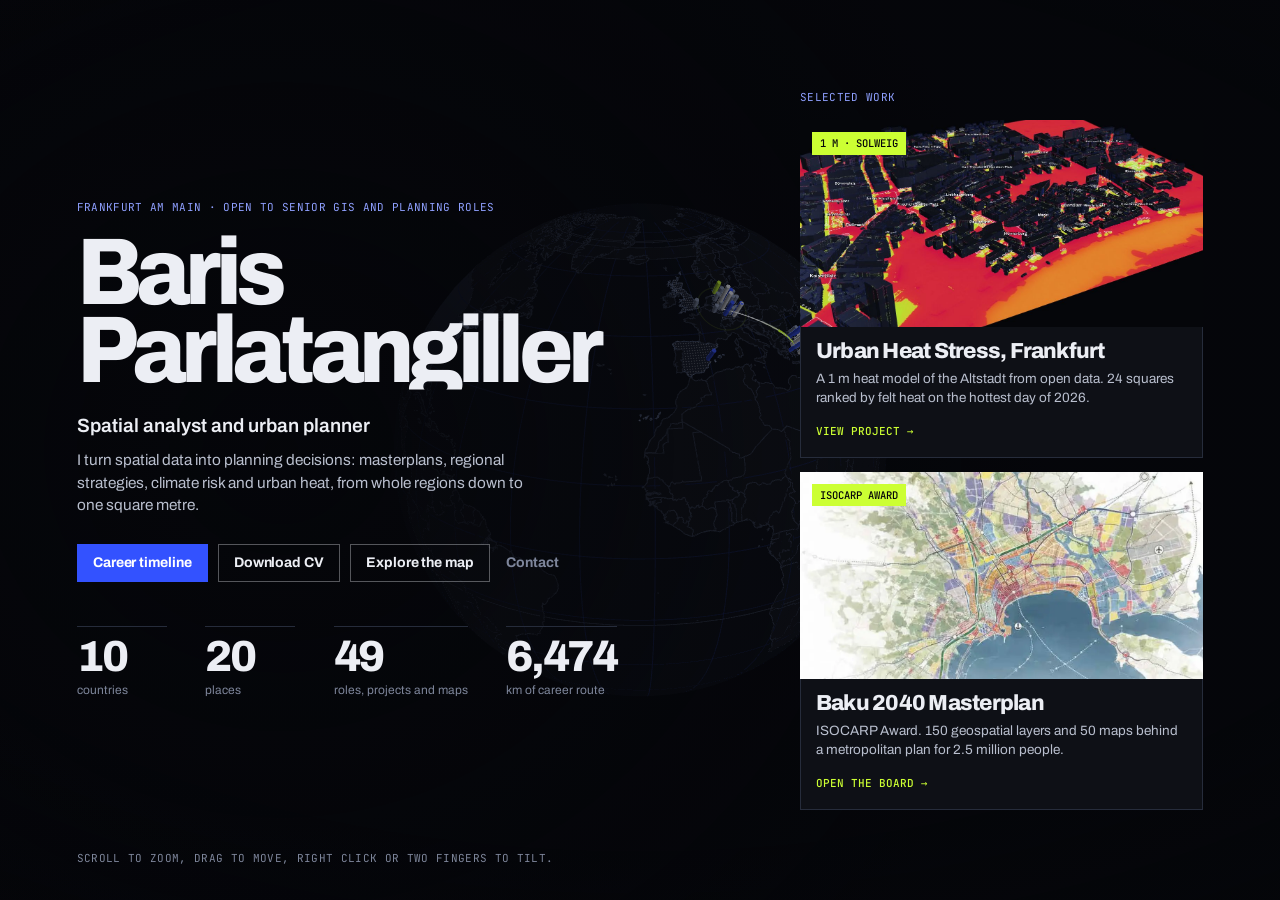
==== commit a390afd7: "v2.2: professional tone, CV/PDF/contact up front, rotating globe that hands over to the 3D map Co-Au" ====
--- a/v2/index.html
+++ b/v2/index.html
@@ -3,9 +3,9 @@
 <head>
   <meta charset="utf-8">
   <meta name="viewport" content="width=device-width, initial-scale=1, viewport-fit=cover">
-  <title>Baris Parlatangiller · Career Twin</title>
+  <title>Baris Parlatangiller · Portfolio</title>
   <meta name="description" content="Spatial analyst and urban planner. A 3D map of every role, project and map across ten countries, down to a one metre heat model of Frankfurt.">
-  <meta property="og:title" content="Baris Parlatangiller · Career Twin">
+  <meta property="og:title" content="Baris Parlatangiller · Portfolio">
   <meta property="og:description" content="Fly through ten countries of work, down to a 1 m heat model of Frankfurt's Altstadt.">
   <meta property="og:image" content="https://barisparlatangiller.github.io/Baris-Parlatangiller-CV-Portfolio/v2/og.jpg">
   <meta name="twitter:card" content="summary_large_image">
@@ -22,13 +22,15 @@
   <!-- intro -->
   <section class="intro" id="intro">
     <div class="intro-l">
-      <p class="mono k">Career Twin · Nº 02/2026</p>
+      <p class="mono k" data-i18n="v2.kicker"></p>
       <h1><span>Baris</span><span>Parlatangiller</span></h1>
       <p class="intro-role" data-i18n="v2.role"></p>
       <p class="intro-text" data-i18n="v2.lede"></p>
       <div class="intro-ctas">
-        <button class="b b-klein" id="introStory"><i class="play"></i><span data-i18n="v2.story"></span></button>
+        <button class="b b-klein" id="introStory" data-i18n="v2.story"></button>
+        <a class="b b-line" id="introPdf" download data-i18n="v2.pdf"></a>
         <button class="b b-line" id="introEnter" data-i18n="v2.explore"></button>
+        <a class="b b-ghost" href="mailto:barisparlatangiller@gmail.com" data-i18n="v2.contact"></a>
       </div>
       <dl class="intro-stats" id="introStats"></dl>
     </div>
@@ -47,6 +49,7 @@
       <button class="kbd" id="cmdOpen" aria-label="Search"><span data-i18n="v2.search"></span><kbd>⌘K</kbd></button>
       <div class="seg" role="group" aria-label="Language"><button data-lang="en">EN</button><button data-lang="de">DE</button><button data-lang="tr">TR</button></div>
       <a class="toplink" href="../cv.html" data-keep-lang data-i18n="v2.cv"></a>
+      <a class="toplink" href="mailto:barisparlatangiller@gmail.com" data-i18n="v2.contact"></a>
       <a class="toplink dim" href="../" data-keep-lang data-i18n="v2.classic"></a>
     </div>
   </header>
@@ -74,7 +77,6 @@
   <article class="chap" id="chap" hidden></article>
 
   <footer class="hud-bottom">
-    <button class="playbtn" id="playBtn" aria-label="Play"><i class="play"></i></button>
     <div class="timeline" id="timeline"></div>
     <div class="readout mono"><span id="coords">50.1109° N · 8.6821° E</span><span id="ratio">1 : 25 000 000</span></div>
   </footer>
@@ -101,6 +103,7 @@
     <div class="intro-ctas">
       <a class="b b-klein" id="endCv" href="../cv.html" data-keep-lang data-i18n="v2.cv"></a>
       <a class="b b-line" id="endPdf" download>PDF</a>
+      <a class="b b-line" href="mailto:barisparlatangiller@gmail.com" data-i18n="v2.contact"></a>
       <button class="b b-line" id="endExplore" data-i18n="v2.end.explore"></button>
     </div>
   </div>
--- a/v2/css/v2.css
+++ b/v2/css/v2.css
@@ -44,7 +44,7 @@
 .play { width: 0; height: 0; border-left: 8px solid currentColor; border-top: 5px solid transparent; border-bottom: 5px solid transparent; }
 
 /* ---------- intro ---------- */
-.intro { position: fixed; inset: 0; z-index: 30; display: grid; grid-template-columns: minmax(0, 1.25fr) minmax(320px, .75fr); gap: clamp(24px, 4vw, 72px); align-items: center; padding: 70px clamp(20px, 6vw, 110px); background: linear-gradient(90deg, rgba(5,6,10,.94) 0%, rgba(5,6,10,.78) 55%, rgba(5,6,10,.55) 100%); transition: opacity 1s var(--ease), transform 1.2s var(--ease); }
+.intro { position: fixed; inset: 0; z-index: 30; display: grid; grid-template-columns: minmax(0, 1.25fr) minmax(320px, .75fr); gap: clamp(24px, 4vw, 72px); align-items: center; padding: 70px clamp(20px, 6vw, 110px); background: radial-gradient(60% 80% at 22% 50%, rgba(5,6,10,.92), rgba(5,6,10,.35) 70%, rgba(5,6,10,.6) 100%); transition: opacity 1s var(--ease), transform 1.2s var(--ease); }
 .intro.gone { opacity: 0; transform: translateX(-40px); pointer-events: none; }
 .intro .k { color: var(--klein-hi); margin: 0 0 18px; }
 .intro h1 { margin: 0; font-weight: 800; font-size: clamp(54px, 7.4vw, 150px); line-height: .82; letter-spacing: -.06em; font-stretch: 92%; }
@@ -314,3 +314,6 @@
 .chap .meta { flex-direction: column; gap: 4px; }
 .chap .meta span:last-child { color: var(--mute); }
 @media (max-height: 820px) { .chap .strip span { display: none; } .chap .strip img { height: 52px; } }
+.b-ghost { color: var(--mute); padding-left: 6px; padding-right: 6px; }
+.b-ghost:hover { color: var(--text); }
+.timeline { margin-left: 0; }
